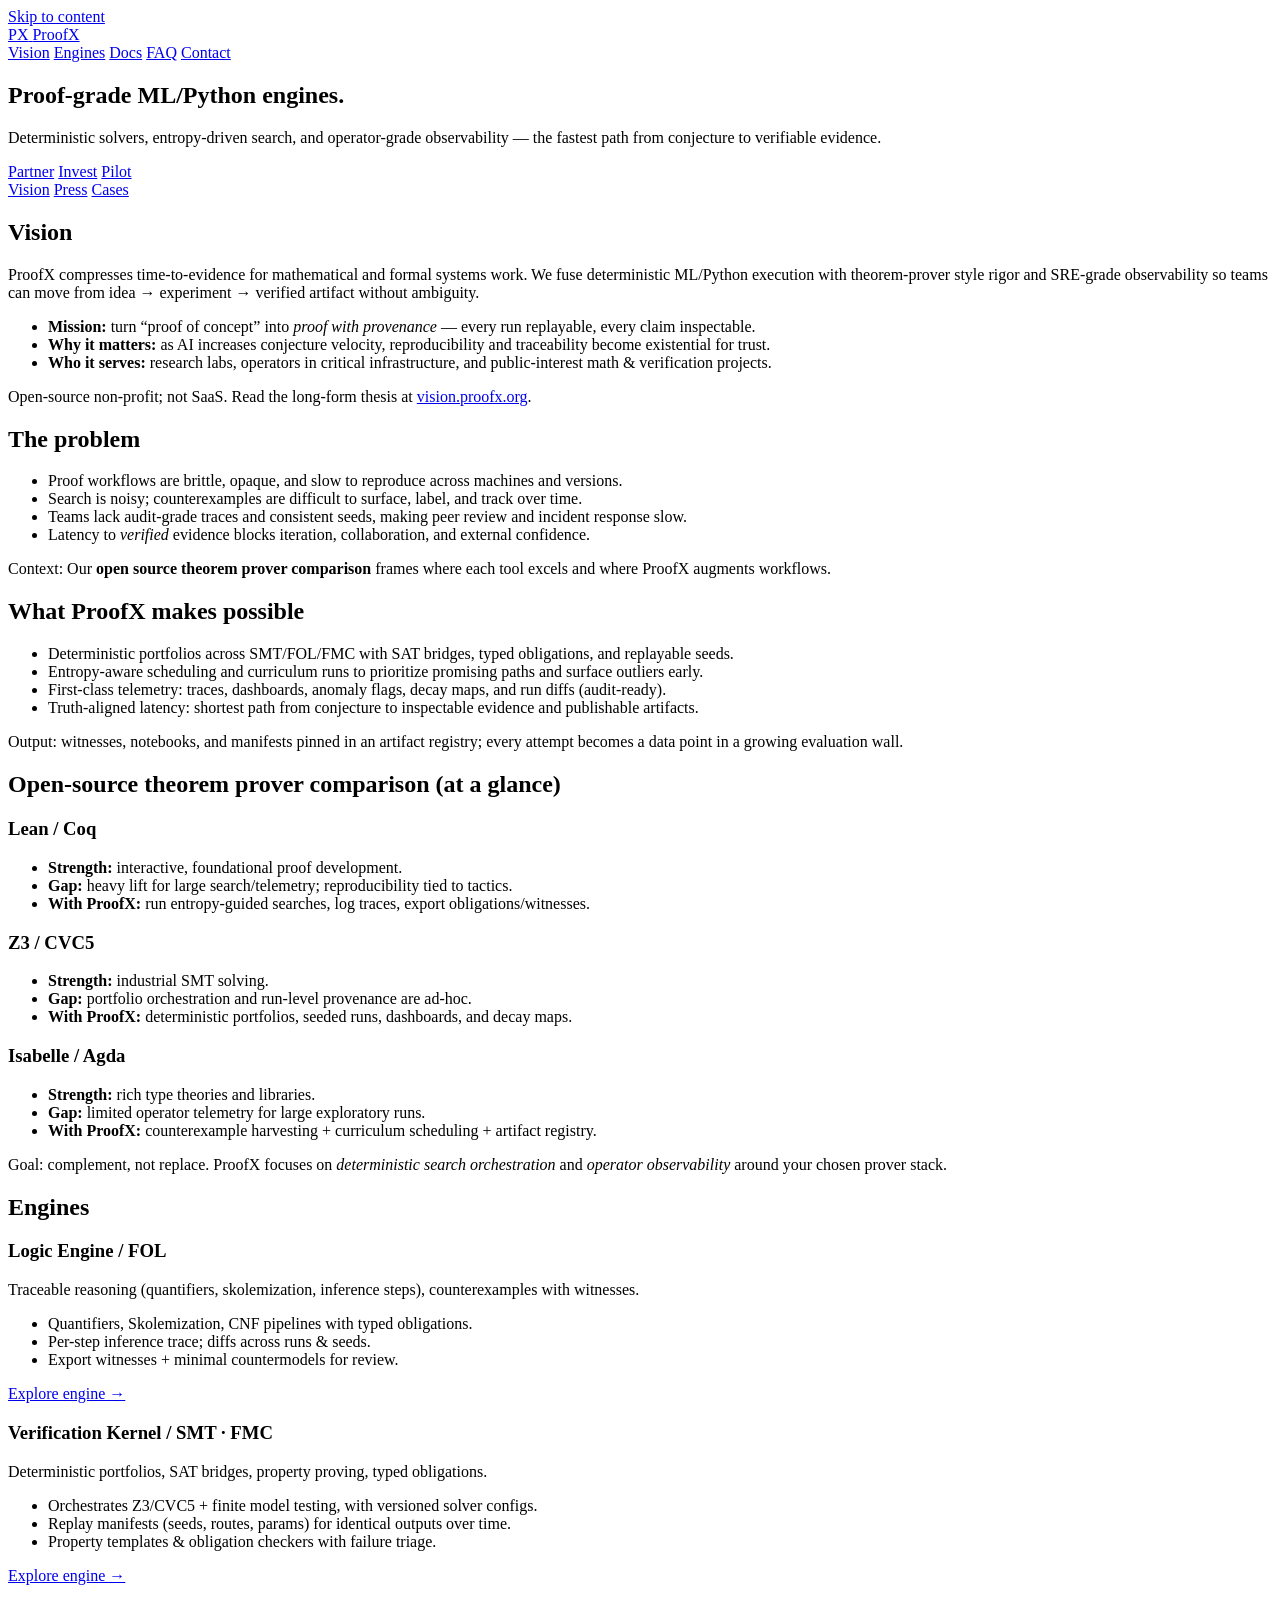
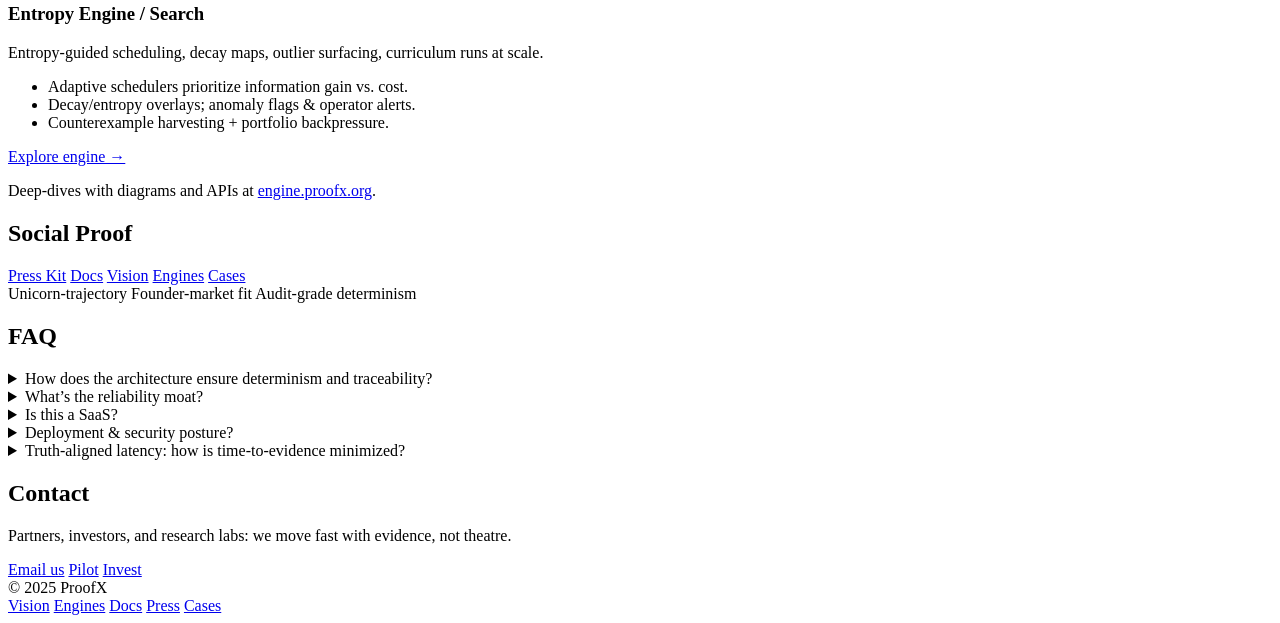
==== src/index.html @ 9a32abf1 "chore: clean structure (src/public/backend)" ====
<!-- index.html -->
<!doctype html>
<html lang="en">
<head>
  <!-- =============================================================
       ProofX — OpenAI-level minimal site (index.html)
       Update: no header CTAs; SEO tuned for "open source theorem prover comparison"
       ============================================================= -->
  <meta charset="utf-8" />
  <meta name="viewport" content="width=device-width, initial-scale=1" />
  <meta name="color-scheme" content="dark light" />
  <meta name="theme-color" content="#000000" media="(prefers-color-scheme: dark)" />
  <meta name="theme-color" content="#ffffff" media="(prefers-color-scheme: light)" />
  <meta name="description" content="ProofX — open source theorem prover comparison and proof-grade ML/Python engines. Deterministic solvers, entropy-driven search, and operator-grade observability." />
  <link rel="canonical" href="https://www.proofx.org/"/>

  <!-- Open Graph -->
  <meta property="og:type" content="website">
  <meta property="og:title" content="ProofX — open source theorem prover comparison">
  <meta property="og:description" content="Compare open-source theorem provers with ProofX context. Deterministic ML/Python engines, entropy-guided search, and audit-grade telemetry. Open-source non-profit.">
  <meta property="og:url" content="https://www.proofx.org/">

  <title>ProofX — open source theorem prover comparison</title>
  <link rel="icon" href="/favicon.ico">
  <link rel="stylesheet" href="styles.css">
</head>
<body>
  <a class="skip" href="#main">Skip to content</a>

  <!-- ============================ HEADER ============================ -->
  <header class="nav" role="banner">
    <div class="container nav__inner">
      <a class="brand" href="#vision" aria-label="ProofX">
        <span class="brand__mark" aria-hidden="true">PX</span>
        <span class="brand__text">ProofX</span>
      </a>

      <nav class="nav__links" role="navigation" aria-label="Primary">
        <a href="#vision">Vision</a>
        <a href="#engines">Engines</a>
        <a href="https://docs.proofx.org" target="_blank" rel="noopener">Docs</a>
        <a href="#faq">FAQ</a>
        <a href="#contact">Contact</a>
      </nav>
      <!-- Header CTAs intentionally removed for focus and clarity -->
    </div>
  </header>

  <main id="main">
    <!-- ============================ HERO ============================ -->
    <section class="section hero" aria-labelledby="hero-title">
      <div class="container hero__wrap">
        <h1 id="hero-title" class="hero__h1">Proof-grade ML/Python engines.</h1>
        <p class="hero__sub">
          Deterministic solvers, entropy-driven search, and operator-grade observability — the fastest path from
          conjecture to verifiable evidence.
        </p>
        <div class="hero__actions" role="group" aria-label="Primary actions">
          <a class="btn btn--primary btn--lg" href="mailto:alkindi.proofx@gmail.com?subject=ProofX%20—%20Partner">Partner</a>
          <a class="btn btn--primary btn--lg" href="mailto:alkindi.proofx@gmail.com?subject=ProofX%20—%20Invest">Invest</a>
          <a class="btn btn--primary btn--lg" href="mailto:alkindi.proofx@gmail.com?subject=ProofX%20—%20Pilot">Pilot</a>
        </div>
        <div class="hero__links" aria-label="Secondary links">
          <a href="https://vision.proofx.org" target="_blank" rel="noopener">Vision</a>
          <a href="https://press.proofx.org" target="_blank" rel="noopener">Press</a>
          <a href="https://cases.proofx.org" target="_blank" rel="noopener">Cases</a>
        </div>
      </div>
    </section>

    <!-- ====================== VISION (IN-PAGE) ======================= -->
    <section id="vision" class="section" aria-labelledby="vision-title">
      <div class="container card">
        <h2 id="vision-title">Vision</h2>
        <p>
          ProofX compresses time-to-evidence for mathematical and formal systems work. We fuse deterministic
          ML/Python execution with theorem-prover style rigor and SRE-grade observability so teams can move from
          idea → experiment → verified artifact without ambiguity.
        </p>
        <ul class="bullets bullets--tight">
          <li><strong>Mission:</strong> turn “proof of concept” into <em>proof with provenance</em> — every run replayable, every claim inspectable.</li>
          <li><strong>Why it matters:</strong> as AI increases conjecture velocity, <span class="mono">reproducibility</span> and <span class="mono">traceability</span> become existential for trust.</li>
          <li><strong>Who it serves:</strong> research labs, operators in critical infrastructure, and public-interest math & verification projects.</li>
        </ul>
        <p class="muted">
          Open-source non-profit; not SaaS. Read the long-form thesis at
          <a href="https://vision.proofx.org" target="_blank" rel="noopener">vision.proofx.org</a>.
        </p>
      </div>
    </section>

    <!-- =================== PROBLEM → SOLUTION ======================== -->
    <section class="section" aria-labelledby="ps-title">
      <div class="container grid grid--2">
        <div class="card">
          <h2 id="ps-title">The problem</h2>
          <ul class="bullets">
            <li>Proof workflows are brittle, opaque, and slow to reproduce across machines and versions.</li>
            <li>Search is noisy; counterexamples are difficult to surface, label, and track over time.</li>
            <li>Teams lack audit-grade traces and consistent seeds, making peer review and incident response slow.</li>
            <li>Latency to <em>verified</em> evidence blocks iteration, collaboration, and external confidence.</li>
          </ul>
          <p class="muted small">Context: Our <strong>open source theorem prover comparison</strong> frames where each tool excels and where ProofX augments workflows.</p>
        </div>
        <div class="card">
          <h2>What ProofX makes possible</h2>
          <ul class="bullets">
            <li>Deterministic portfolios across SMT/FOL/FMC with SAT bridges, typed obligations, and replayable seeds.</li>
            <li>Entropy-aware scheduling and curriculum runs to prioritize promising paths and surface outliers early.</li>
            <li>First-class telemetry: traces, dashboards, anomaly flags, decay maps, and run diffs (audit-ready).</li>
            <li>Truth-aligned latency: shortest path from conjecture to inspectable evidence and publishable artifacts.</li>
          </ul>
          <p class="muted small">Output: witnesses, notebooks, and manifests pinned in an artifact registry; every attempt becomes a data point in a growing evaluation wall.</p>
        </div>
      </div>
    </section>

    <!-- ===================== THEOREM PROVER COMPARISON ================ -->
    <section class="section" aria-labelledby="compare-title">
      <div class="container card">
        <h2 id="compare-title">Open-source theorem prover comparison (at a glance)</h2>
        <div class="grid grid--3 compare">
          <div class="compare__item">
            <h3>Lean / Coq</h3>
            <ul class="bullets bullets--tight">
              <li><strong>Strength:</strong> interactive, foundational proof development.</li>
              <li><strong>Gap:</strong> heavy lift for large search/telemetry; reproducibility tied to tactics.</li>
              <li><strong>With ProofX:</strong> run entropy-guided searches, log traces, export obligations/witnesses.</li>
            </ul>
          </div>
          <div class="compare__item">
            <h3>Z3 / CVC5</h3>
            <ul class="bullets bullets--tight">
              <li><strong>Strength:</strong> industrial SMT solving.</li>
              <li><strong>Gap:</strong> portfolio orchestration and run-level provenance are ad-hoc.</li>
              <li><strong>With ProofX:</strong> deterministic portfolios, seeded runs, dashboards, and decay maps.</li>
            </ul>
          </div>
          <div class="compare__item">
            <h3>Isabelle / Agda</h3>
            <ul class="bullets bullets--tight">
              <li><strong>Strength:</strong> rich type theories and libraries.</li>
              <li><strong>Gap:</strong> limited operator telemetry for large exploratory runs.</li>
              <li><strong>With ProofX:</strong> counterexample harvesting + curriculum scheduling + artifact registry.</li>
            </ul>
          </div>
        </div>
        <p class="muted small">Goal: complement, not replace. ProofX focuses on <em>deterministic search orchestration</em> and <em>operator observability</em> around your chosen prover stack.</p>
      </div>
    </section>

    <!-- =========================== ENGINES =========================== -->
    <section id="engines" class="section" aria-labelledby="engines-title">
      <div class="container">
        <h2 id="engines-title">Engines</h2>
        <div class="grid grid--3">
          <article class="card engine">
            <h3>Logic Engine <span class="mono muted">/ FOL</span></h3>
            <p>Traceable reasoning (quantifiers, skolemization, inference steps), counterexamples with witnesses.</p>
            <ul class="bullets">
              <li>Quantifiers, Skolemization, CNF pipelines with typed obligations.</li>
              <li>Per-step inference trace; diffs across runs & seeds.</li>
              <li>Export witnesses + minimal countermodels for review.</li>
            </ul>
            <a class="engine__link" href="https://engine.proofx.org/logic" target="_blank" rel="noopener">Explore engine →</a>
          </article>

          <article class="card engine">
            <h3>Verification Kernel <span class="mono muted">/ SMT · FMC</span></h3>
            <p>Deterministic portfolios, SAT bridges, property proving, typed obligations.</p>
            <ul class="bullets">
              <li>Orchestrates Z3/CVC5 + finite model testing, with versioned solver configs.</li>
              <li>Replay manifests (seeds, routes, params) for identical outputs over time.</li>
              <li>Property templates & obligation checkers with failure triage.</li>
            </ul>
            <a class="engine__link" href="https://engine.proofx.org/verification" target="_blank" rel="noopener">Explore engine →</a>
          </article>

          <article class="card engine">
            <h3>Entropy Engine <span class="mono muted">/ Search</span></h3>
            <p>Entropy-guided scheduling, decay maps, outlier surfacing, curriculum runs at scale.</p>
            <ul class="bullets">
              <li>Adaptive schedulers prioritize information gain vs. cost.</li>
              <li>Decay/entropy overlays; anomaly flags & operator alerts.</li>
              <li>Counterexample harvesting + portfolio backpressure.</li>
            </ul>
            <a class="engine__link" href="https://engine.proofx.org/entropy" target="_blank" rel="noopener">Explore engine →</a>
          </article>
        </div>
        <p class="muted small">Deep-dives with diagrams and APIs at <a href="https://engine.proofx.org" target="_blank" rel="noopener">engine.proofx.org</a>.</p>
      </div>
    </section>

    <!-- ======================== SOCIAL PROOF ========================= -->
    <section class="section" aria-labelledby="social-title">
      <div class="container card card--row">
        <h2 id="social-title" class="sr-only">Social Proof</h2>
        <nav class="links-row" aria-label="Outbound anchors">
          <a href="https://press.proofx.org" target="_blank" rel="noopener">Press Kit</a>
          <a href="https://docs.proofx.org" target="_blank" rel="noopener">Docs</a>
          <a href="https://vision.proofx.org" target="_blank" rel="noopener">Vision</a>
          <a href="https://engine.proofx.org" target="_blank" rel="noopener">Engines</a>
          <a href="https://cases.proofx.org" target="_blank" rel="noopener">Cases</a>
        </nav>
        <div class="chips">
          <span class="chip">Unicorn-trajectory</span>
          <span class="chip">Founder-market fit</span>
          <span class="chip">Audit-grade determinism</span>
        </div>
      </div>
    </section>

    <!-- ============================= FAQ ============================= -->
    <section id="faq" class="section" aria-labelledby="faq-title">
      <div class="container">
        <h2 id="faq-title">FAQ</h2>

        <details class="card">
          <summary>How does the architecture ensure determinism and traceability?</summary>
          <ul class="bullets">
            <li>Layered solver portfolios (SMT/FOL/FMC) with fixed seeds and versioned configs.</li>
            <li>Run manifests capture seeds, routes, and parameters for byte-for-byte replay.</li>
            <li>Traces & diffs at step and run level; obligations + witnesses are first-class artifacts.</li>
          </ul>
        </details>

        <details class="card">
          <summary>What’s the reliability moat?</summary>
          <ul class="bullets">
            <li>Seeded runs + portfolio routing with backpressure under load.</li>
            <li>Artifact registry for witnesses, notebooks, manifests, and structured traces.</li>
            <li>Compounding corpus that improves scheduling priors and is hard to replicate.</li>
            <li>Security-first deploys: private cloud, on-prem, and air-gapped modes.</li>
          </ul>
        </details>

        <details class="card">
          <summary>Is this a SaaS?</summary>
          <p><strong>No.</strong> ProofX is an <strong>open-source non-profit</strong>. We collaborate via
            research partnerships, pilots, and operator support. See
            <a href="https://press.proofx.org" target="_blank" rel="noopener">press.proofx.org</a> for positioning and valuation method.</p>
        </details>

        <details class="card">
          <summary>Deployment & security posture?</summary>
          <ul class="bullets">
            <li>Reproducible containers with pinned dependencies and verified builds.</li>
            <li>Strict retention + minimal telemetry modes for regulated environments.</li>
            <li>Access controls suitable for classified or air-gapped sites.</li>
          </ul>
        </details>

        <details class="card">
          <summary>Truth-aligned latency: how is time-to-evidence minimized?</summary>
          <ul class="bullets">
            <li>Entropy-aware + curriculum scheduling; caching and portfolio tuning.</li>
            <li>Operator dashboards shrink MTTR for failures and anomalies.</li>
            <li>Counterexample harvesting feeds back into priors and test suites.</li>
          </ul>
        </details>
      </div>
    </section>

    <!-- ============================ CONTACT =========================== -->
    <section id="contact" class="section" aria-labelledby="contact-title">
      <div class="container card card--row">
        <div>
          <h2 id="contact-title">Contact</h2>
          <p class="muted">Partners, investors, and research labs: we move fast with evidence, not theatre.</p>
        </div>
        <div class="contact__actions" role="group" aria-label="Contact actions">
          <a class="btn btn--primary" href="mailto:alkindi.proofx@gmail.com?subject=ProofX%20—%20Inquiry">Email us</a>
          <a class="btn" href="mailto:alkindi.proofx@gmail.com?subject=ProofX%20—%20Pilot">Pilot</a>
          <a class="btn" href="mailto:alkindi.proofx@gmail.com?subject=ProofX%20—%20Invest">Invest</a>
        </div>
      </div>
    </section>
  </main>

  <!-- ============================= FOOTER ============================ -->
  <footer class="footer" role="contentinfo">
    <div class="container footer__inner">
      <span class="muted">© 2025 ProofX</span>
      <nav class="footer__links" aria-label="Footer">
        <a href="https://vision.proofx.org" target="_blank" rel="noopener">Vision</a>
        <a href="https://engine.proofx.org" target="_blank" rel="noopener">Engines</a>
        <a href="https://docs.proofx.org" target="_blank" rel="noopener">Docs</a>
        <a href="https://press.proofx.org" target="_blank" rel="noopener">Press</a>
        <a href="https://cases.proofx.org" target="_blank" rel="noopener">Cases</a>
      </nav>
    </div>
  </footer>
</body>
</html>
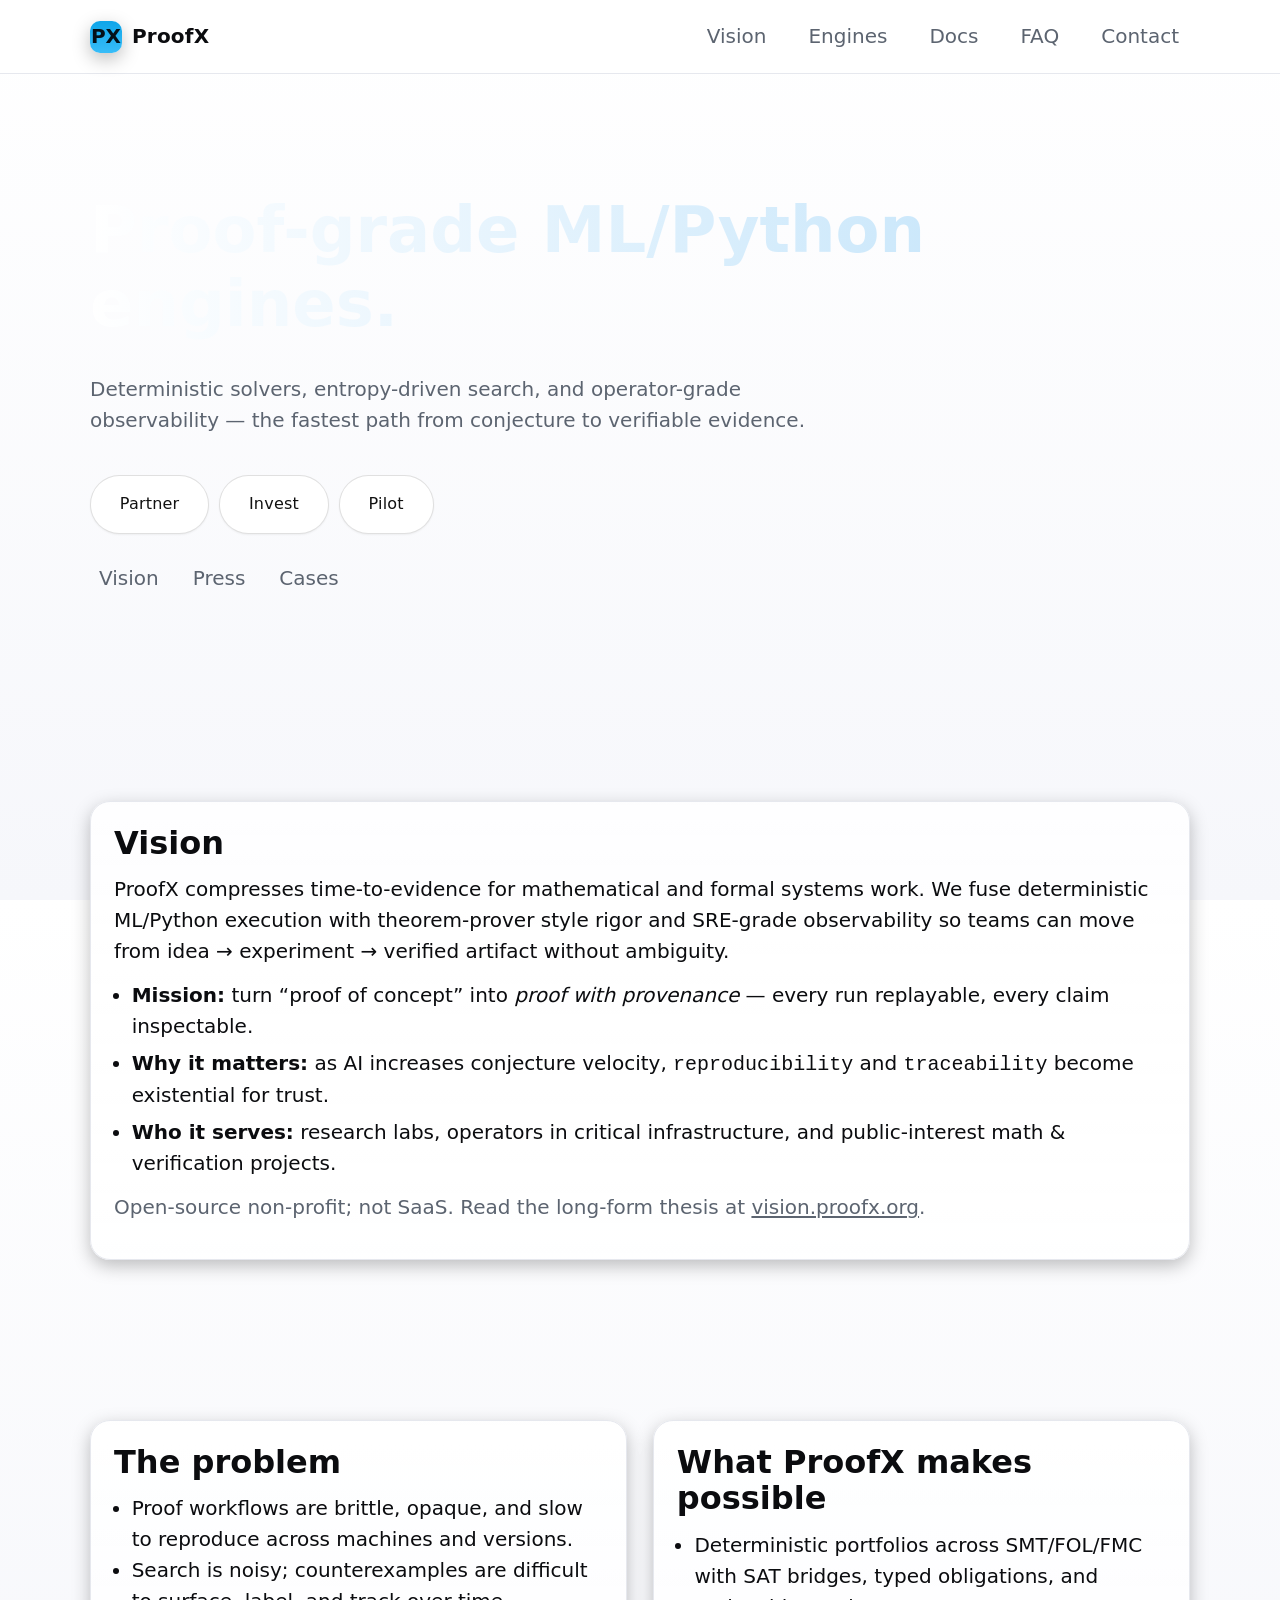
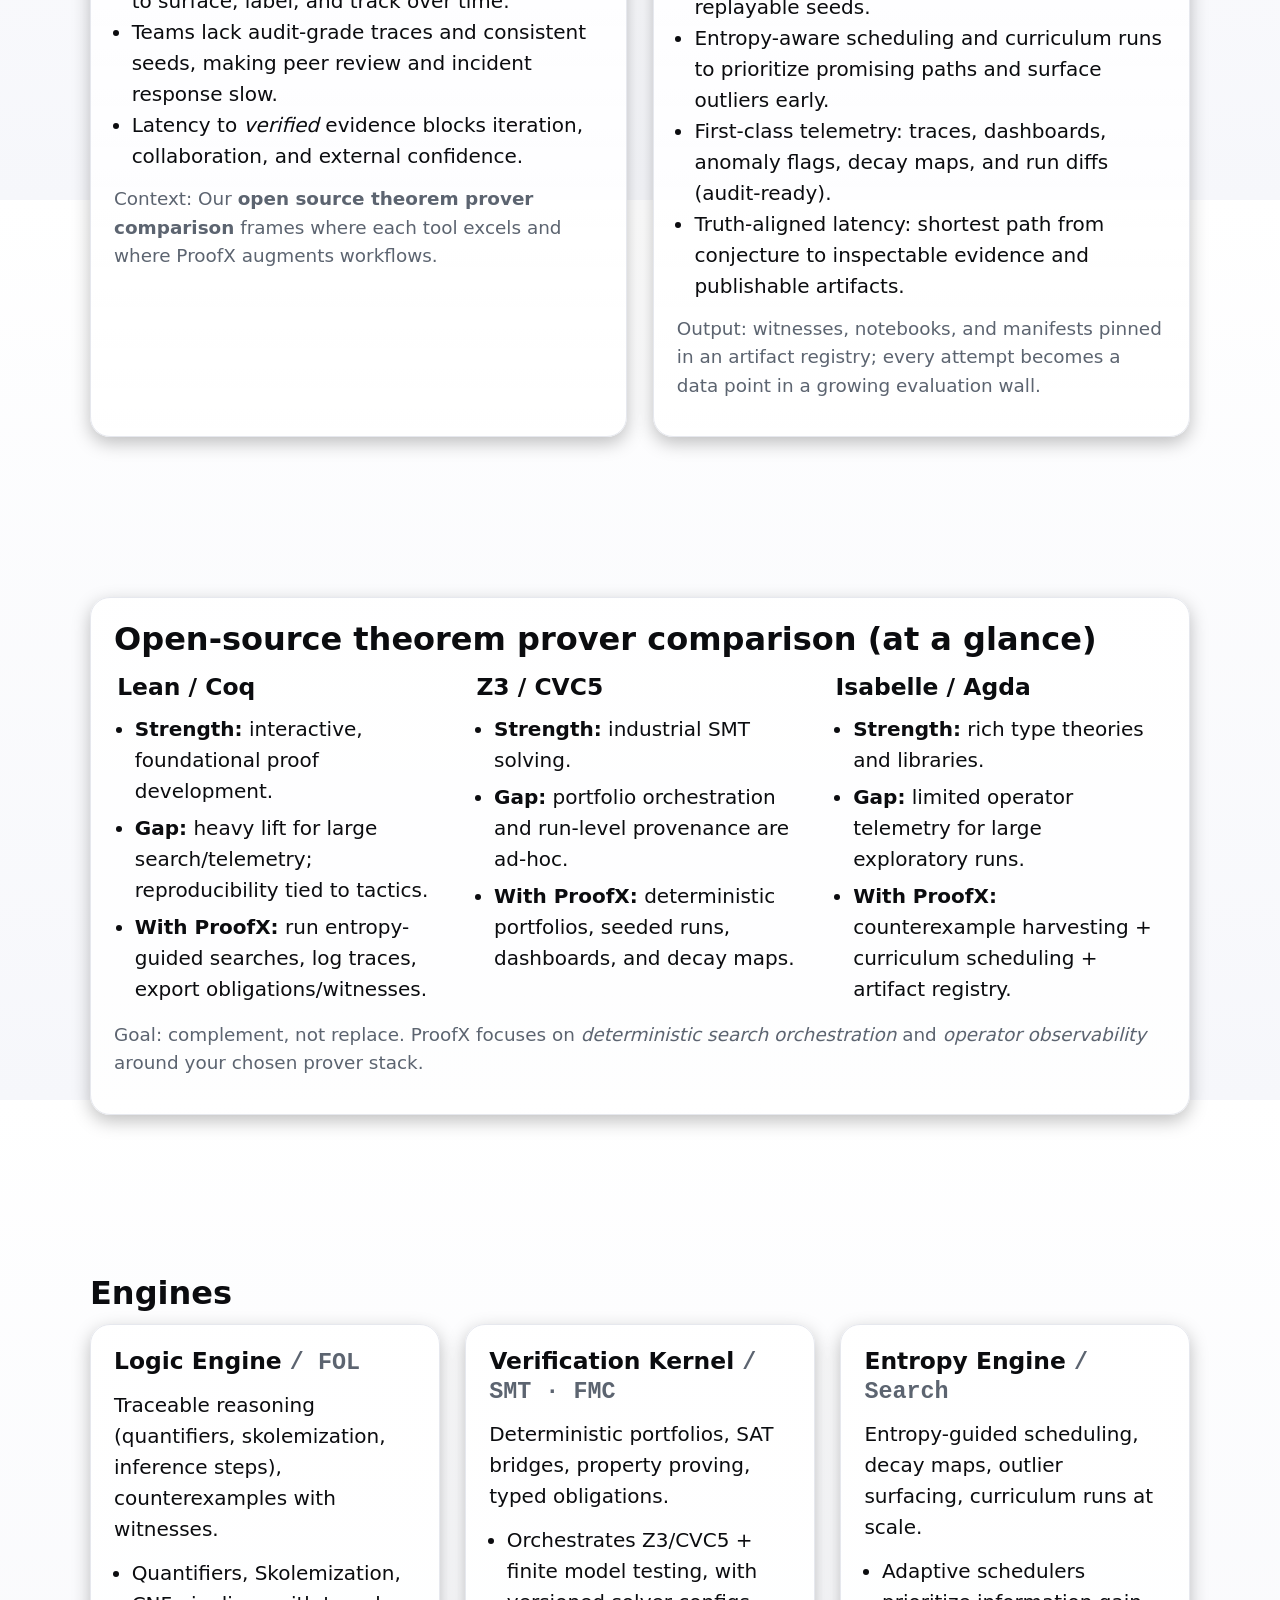
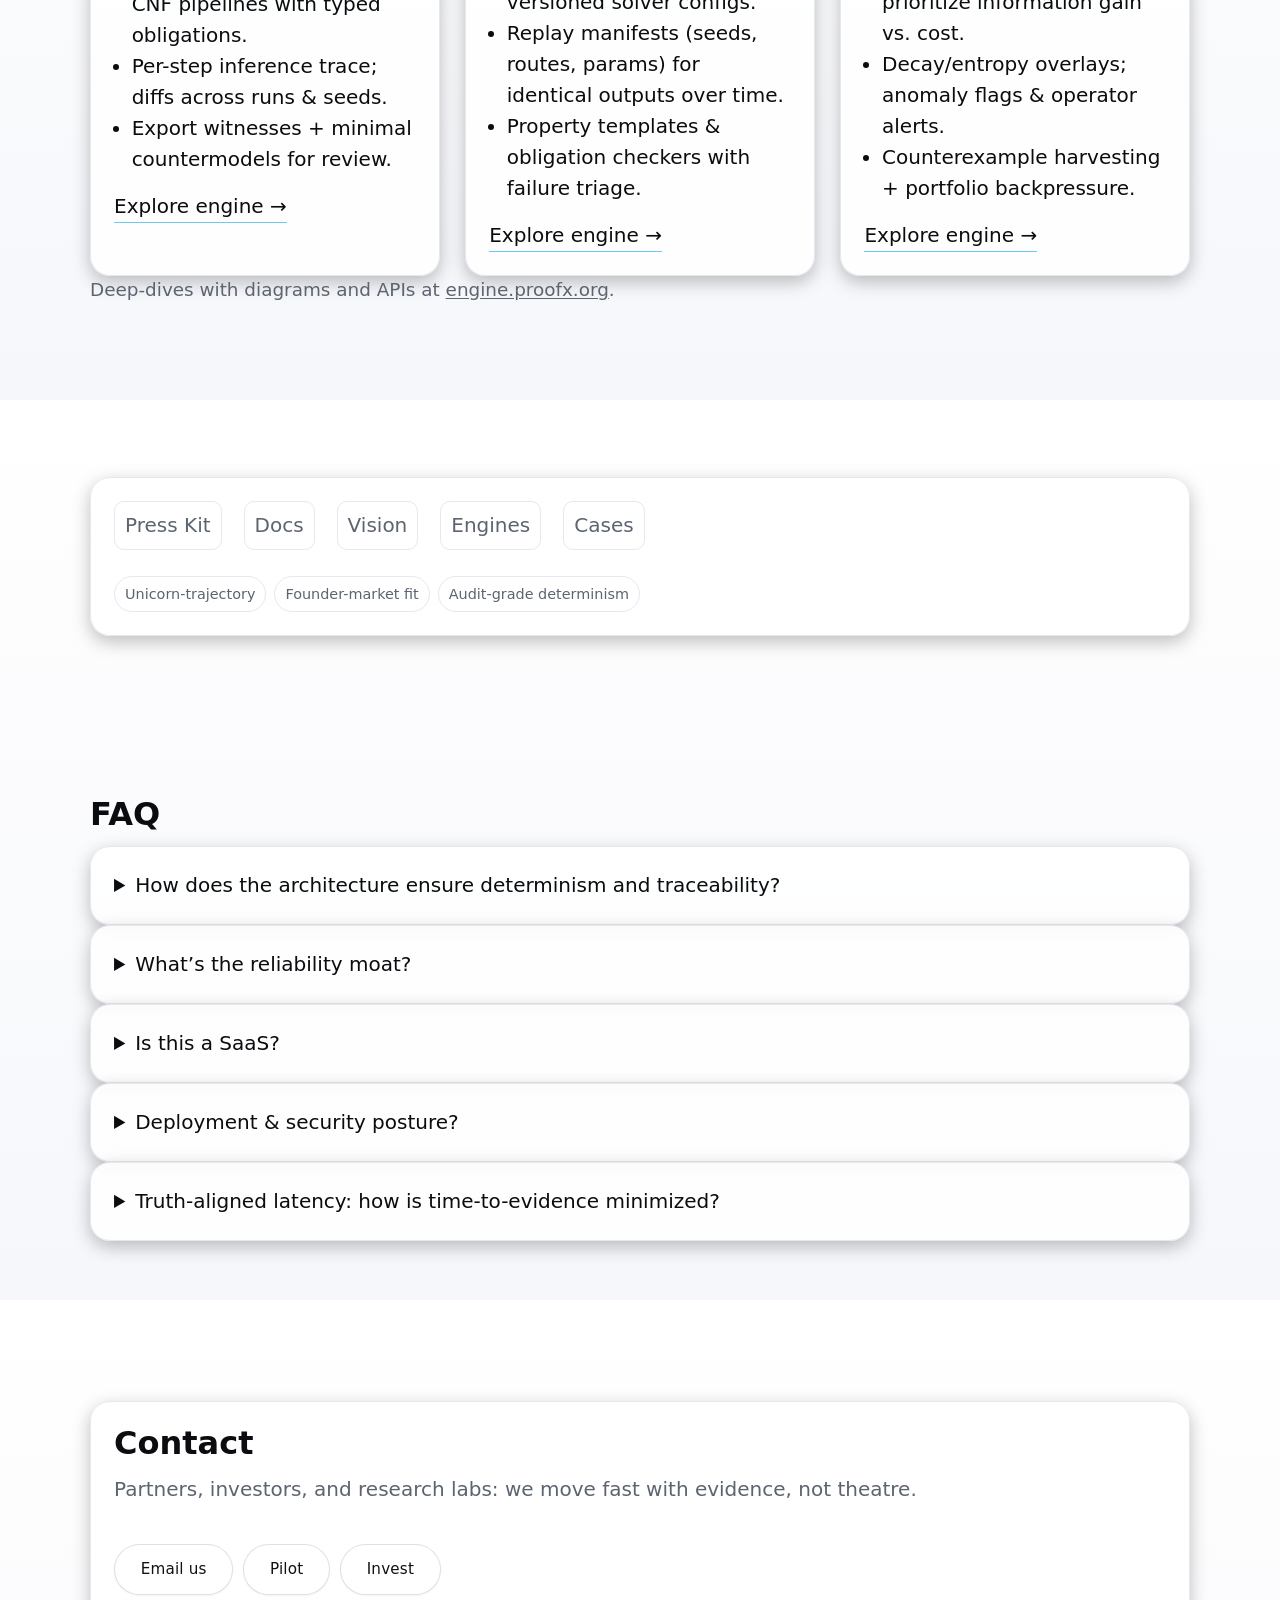
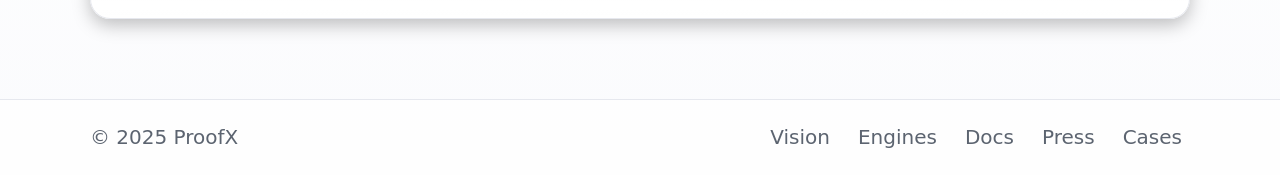
==== commit 3ec697ea: "Update index.html" ====
--- a/src/index.html
+++ b/src/index.html
@@ -19,10 +19,12 @@
   <meta property="og:title" content="ProofX — open source theorem prover comparison">
   <meta property="og:description" content="Compare open-source theorem provers with ProofX context. Deterministic ML/Python engines, entropy-guided search, and audit-grade telemetry. Open-source non-profit.">
   <meta property="og:url" content="https://www.proofx.org/">
+  <meta property="og:site_name" content="ProofX">
 
   <title>ProofX — open source theorem prover comparison</title>
   <link rel="icon" href="/favicon.ico">
-  <link rel="stylesheet" href="styles.css">
+  <!-- FIX: stylesheet path reflects src/css/styles.css -->
+  <link rel="stylesheet" href="css/styles.css">
 </head>
 <body>
   <a class="skip" href="#main">Skip to content</a>
@@ -130,7 +132,7 @@
           </div>
           <div class="compare__item">
             <h3>Z3 / CVC5</h3>
-            <ul class="bullets bullets--tight">
+            <ul class="ul bullets--tight">
               <li><strong>Strength:</strong> industrial SMT solving.</li>
               <li><strong>Gap:</strong> portfolio orchestration and run-level provenance are ad-hoc.</li>
               <li><strong>With ProofX:</strong> deterministic portfolios, seeded runs, dashboards, and decay maps.</li>
--- a/src/css/styles.css
+++ b/src/css/styles.css
@@ -0,0 +1,206 @@
+/* styles.css — ProofX (enhanced, OpenAI-style CTAs, minimal & accessible)
+   - Black-first palette with graceful light mode
+   - Fluid type/spacing, responsive grid
+   - White pill buttons (OpenAI look)
+   - WCAG-friendly focus rings & hover states
+*/
+
+/* ------------------------ Tokens ------------------------ */
+:root { color-scheme: dark light; }
+:root{
+  /* Palette (dark default) */
+  --bg:#000; --bg-2:#0b0b0c; --card:#0e0f11; --stroke:#1a1b1e;
+  --text:#f5f7fb; --muted:#a9afba;
+  --accent:#a3e6ff; --accent-2:#5fd3ff;
+  --success:#22c55e; --warning:#f59e0b; --danger:#ef4444;
+
+  /* Effects */
+  --shadow-sm:0 6px 18px rgba(0,0,0,.25);
+  --shadow-md:0 12px 30px rgba(0,0,0,.3);
+
+  /* Layout */
+  --max:1100px;
+  --r:20px;
+  --g:clamp(16px, 2vw, 28px);
+
+  /* Type */
+  --fs-body:clamp(18px, 1.6vw, 20px);
+  --fs-h1:clamp(40px, 6vw, 64px);
+  --fs-h2:clamp(24px, 3vw, 32px);
+
+  /* Focus */
+  --ring:0 0 0 3px color-mix(in oklab, var(--accent) 45%, transparent);
+}
+
+@media (prefers-color-scheme: light){
+  :root{
+    --bg:#ffffff; --bg-2:#f6f7fb; --card:#ffffff; --stroke:#e6e8ee;
+    --text:#0b0c0f; --muted:#5c6470;
+    --accent:#0ea5e9; --accent-2:#38bdf8;
+  }
+}
+
+/* ------------------------ Base ------------------------ */
+*{box-sizing:border-box}
+html,body{height:100%}
+body{
+  margin:0;
+  background:linear-gradient(180deg,var(--bg),var(--bg-2));
+  color:var(--text);
+  font-family:ui-sans-serif, system-ui, -apple-system, Segoe UI, Roboto, Arial, "Noto Sans";
+  font-size:var(--fs-body);
+  line-height:1.55;
+  -webkit-font-smoothing:antialiased; -moz-osx-font-smoothing:grayscale;
+}
+h1,h2,h3{line-height:1.15;margin:0 0 calc(var(--g)/2)}
+h1{font-size:var(--fs-h1)}
+h2{font-size:var(--fs-h2)}
+p{margin:0 0 calc(var(--g)/2)}
+ul{margin:0 0 calc(var(--g)/2); padding-inline-start:1.1rem}
+a{color:inherit; text-decoration:underline; text-underline-offset:2px}
+a:hover{opacity:.92}
+.mono{font-family:ui-monospace,SFMono-Regular,Menlo,Consolas,"Liberation Mono",monospace}
+.muted{color:var(--muted)}
+.small{font-size:.92em}
+.sr-only{position:absolute;width:1px;height:1px;padding:0;overflow:hidden;clip:rect(0,0,0,0);white-space:nowrap;border:0;}
+.skip{position:absolute;left:-9999px;top:auto;width:1px;height:1px;overflow:hidden}
+.skip:focus{left:12px;top:12px;width:auto;height:auto;padding:8px 10px;background:var(--card);border:1px solid var(--stroke);border-radius:10px;z-index:999}
+
+:focus-visible{outline:none;box-shadow:var(--ring);border-radius:10px}
+@media (prefers-reduced-motion: reduce){ *{transition:none!important; animation:none!important} }
+
+/* ------------------------ Layout ------------------------ */
+.container{width:min(var(--max), 92vw); margin-inline:auto}
+.section{padding-block:clamp(36px, 8vw, 80px)}
+
+/* Grid */
+.grid{display:grid; gap:var(--g)}
+.grid--2{grid-template-columns:1fr}
+.grid--3{grid-template-columns:1fr}
+@media (min-width:760px){ .grid--2{grid-template-columns:1fr 1fr} }
+@media (min-width:980px){ .grid--3{grid-template-columns:repeat(3, 1fr)} }
+
+/* Card */
+.card{
+  background:linear-gradient(180deg, color-mix(in oklab, var(--card) 92%, transparent), color-mix(in oklab, var(--card) 86%, transparent));
+  border:1px solid var(--stroke);
+  border-radius:var(--r);
+  box-shadow:var(--shadow-sm);
+  padding:calc(var(--g) * .9);
+}
+.card--row{display:flex; align-items:center; justify-content:space-between; gap:var(--g); flex-wrap:wrap}
+
+/* Content helpers */
+.bullets{margin:0 0 calc(var(--g)/2); padding-inline-start:1.1rem}
+.bullets--tight li{margin-bottom:6px}
+
+/* ------------------------ Header ------------------------ */
+.nav{
+  position:sticky; top:0; z-index:20;
+  backdrop-filter:saturate(140%) blur(8px);
+  background:color-mix(in oklab, var(--bg) 70%, transparent);
+  border-bottom:1px solid var(--stroke);
+}
+.nav__inner{display:flex; align-items:center; justify-content:space-between; gap:var(--g); padding-block:12px}
+.brand{display:flex; align-items:center; gap:10px; text-decoration:none}
+.brand:focus-visible{box-shadow:var(--ring); border-radius:12px}
+.brand__mark{
+  display:grid; place-items:center; inline-size:32px; block-size:32px;
+  border-radius:10px; background:linear-gradient(180deg,var(--accent),var(--accent-2));
+  color:#041018; font-weight:800; box-shadow:var(--shadow-sm);
+}
+.brand__text{font-weight:700; letter-spacing:.2px}
+.nav__links{display:flex; align-items:center; gap:clamp(10px, 2vw, 20px)}
+.nav__links a{
+  text-decoration:none; color:var(--muted);
+  padding:8px 10px; border-radius:10px; border:1px solid transparent;
+}
+.nav__links a:focus-visible{box-shadow:var(--ring)}
+.nav__links a:hover{color:var(--text); background:rgba(255,255,255,.03)}
+
+/* ------------------------ Hero ------------------------ */
+.hero{padding-block:clamp(48px, 10vw, 120px)}
+.hero__wrap{display:flex; flex-direction:column; gap:clamp(14px, 2vw, 20px); align-items:flex-start}
+.hero__h1{
+  display:inline-block;
+  background:linear-gradient(92deg, #fff, color-mix(in oklab, var(--accent) 35%, #fff), #fff);
+  background-size:200% 100%;
+  -webkit-background-clip:text; background-clip:text; color:transparent;
+  animation:shimmer 9s ease-in-out infinite;
+}
+@keyframes shimmer{0%{background-position:0 0}50%{background-position:100% 0}100%{background-position:0 0}}
+.hero__sub{max-width:60ch; color:var(--muted)}
+.hero__actions{display:flex; gap:10px; flex-wrap:wrap; margin-top:6px}
+.hero__links{display:flex; gap:16px; flex-wrap:wrap; margin-top:2px}
+.hero__links a{text-decoration:none; color:var(--muted); padding:6px 8px; border-radius:10px; border:1px solid transparent}
+.hero__links a:hover{color:var(--text); background:rgba(255,255,255,.03)}
+
+/* ------------------------ Comparison ------------------------ */
+.compare{align-items:start}
+.compare__item{padding:0.2rem}
+
+/* ------------------------ Engines ------------------------ */
+.engine .bullets{margin-top:8px; margin-bottom:10px}
+.engine__link{
+  display:inline-block; margin-top:6px; text-decoration:none;
+  border-bottom:1px solid color-mix(in oklab, var(--accent) 60%, transparent);
+}
+.engine__link:hover{border-color:var(--accent)}
+
+/* ------------------------ Links row / chips ------------------------ */
+.links-row{display:flex; gap:clamp(10px, 2vw, 22px); flex-wrap:wrap}
+.links-row a{text-decoration:none; padding:8px 10px; border-radius:10px; color:var(--muted); border:1px solid var(--stroke)}
+.links-row a:hover{color:var(--text); background:rgba(255,255,255,.03)}
+.chips{display:flex; gap:8px; flex-wrap:wrap}
+.chip{display:inline-flex; align-items:center; padding:6px 10px; border:1px solid var(--stroke); border-radius:999px; background:rgba(255,255,255,.03); font-size:.9rem; color:var(--muted)}
+
+/* ------------------------ Contact ------------------------ */
+.contact__actions{display:flex; gap:10px; flex-wrap:wrap}
+
+/* ------------------------ Footer ------------------------ */
+.footer{
+  border-top:1px solid var(--stroke);
+  background:color-mix(in oklab, var(--bg) 75%, transparent);
+  padding-block:16px;
+}
+.footer__inner{display:flex; align-items:center; justify-content:space-between; gap:10px; flex-wrap:wrap}
+.footer__links{display:flex; gap:12px; flex-wrap:wrap}
+.footer__links a{text-decoration:none; color:var(--muted); padding:6px 8px; border-radius:10px}
+.footer__links a:hover{color:var(--text); background:rgba(255,255,255,.03)}
+
+/* ------------------------ Buttons (OpenAI-style white pills) -------- */
+.btn{
+  display:inline-flex; align-items:center; justify-content:center;
+  padding:.8rem 1.6rem;
+  font-size:.95rem; font-weight:500; letter-spacing:.2px;
+  border-radius:9999px; /* pill */
+  background:#fff; color:#111;
+  border:1px solid rgba(0,0,0,.12);
+  text-decoration:none;
+  transition:transform .18s ease, background .18s ease, border-color .18s ease, box-shadow .18s ease;
+  box-shadow:0 1px 2px rgba(0,0,0,.05);
+}
+.btn:hover{background:#f9fafb;border-color:rgba(0,0,0,.20);transform:translateY(-1px)}
+.btn:active{background:#f3f4f6;transform:none}
+.btn:focus-visible{box-shadow:var(--ring), 0 1px 2px rgba(0,0,0,.08)}
+.btn--primary{border-color:#e5e7eb}
+.btn--lg{padding:1rem 1.8rem;font-size:1rem}
+
+/* Ensure buttons remain white in light mode too */
+@media (prefers-color-scheme: light){
+  .btn{background:#fff;color:#111;border-color:rgba(0,0,0,.12)}
+}
+
+/* ------------------------ Responsive polish ------------------------ */
+@media (max-width:700px){
+  .card{box-shadow:none}
+  .nav__links{display:none} /* keep header tight on phones */
+}
+
+/* ------------------------ Print ------------------------ */
+@media print{
+  *{box-shadow:none!important}
+  body{background:#fff;color:#000}
+  .nav,.footer,.hero__actions,.hero__links{display:none}
+  a{text-decoration:underline;color:#000}
+}
